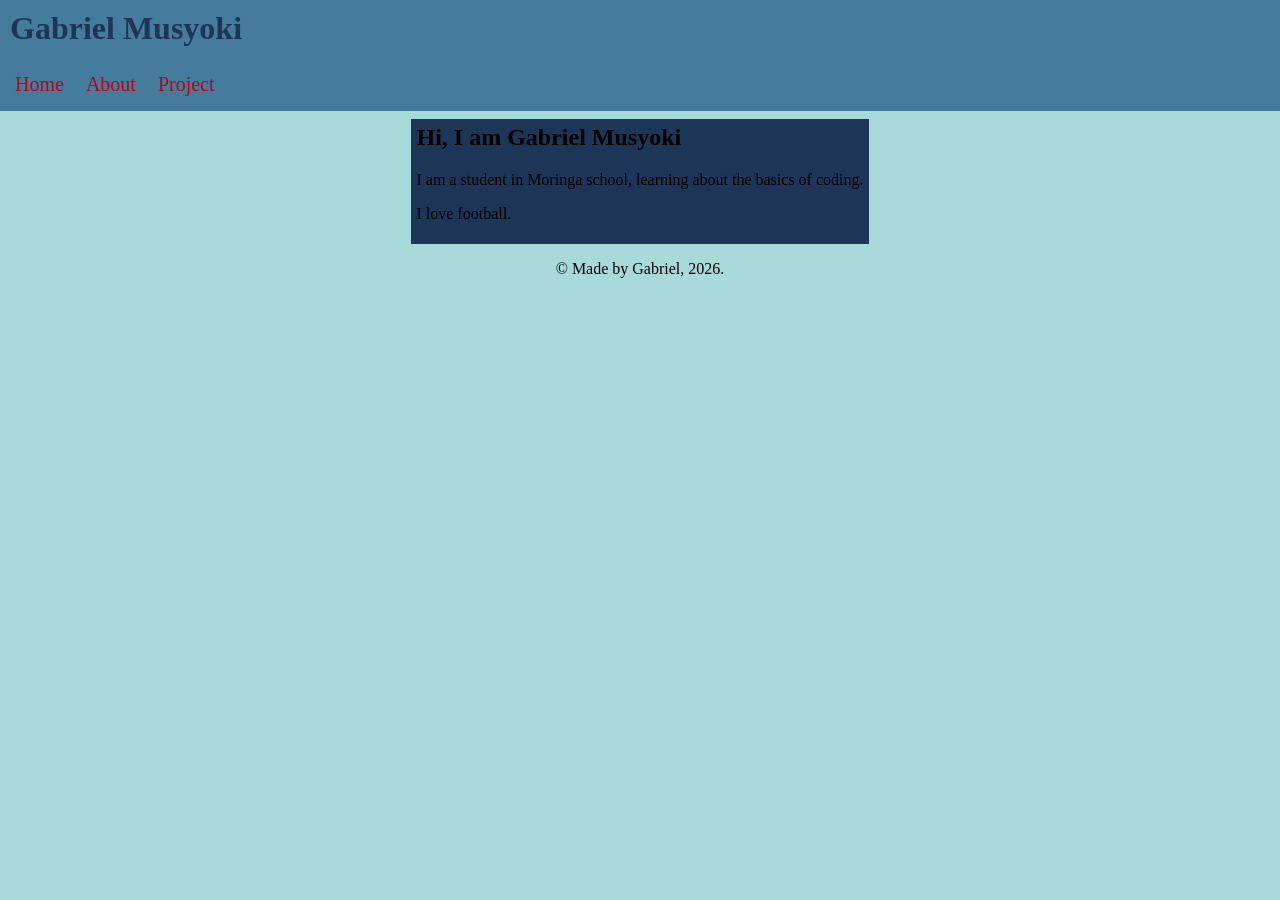
==== index.html @ a763d535 "Created first page about me" ====
<!DOCTYPE html>
<html lang="en">
<head>
    <meta charset="UTF-8">
    <meta name="viewport" content="width=device-width, initial-scale=1.0">
    <title>Gabriel Portfolio</title>
    <link rel="stylesheet" href="styles.css">
</head>
<body>
    <header>
        <h1>Gabriel Musyoki</h1>
        <nav>
            <a href="">Home</a>
            <a href="">About</a>
            <a href="">Project</a>
        </nav>
    </header>
    <main>
        <section>
            <div class="card">
                <h2>Hi, I am Gabriel Musyoki</h2>
                <p> I am a student in Moringa school,
                    learning about the basics of coding.</p>
                <p>I love football.</p>
            </div>
        </section>
    </main>
    <footer>
        <p>&copy; Made by Gabriel, 2026.</p>
    </footer>
</body>
</html>
---- styles.css ----
body{
    margin:0;
    background-color: #A8DADC;
}
header{
    background-color: #457b9d;
    padding: 10px;

}
h1{
    color: #1d3557;
    margin-top: 0;
}
a{
    text-decoration: none;
    font-size:20px;
    display:inline-block;
    margin-right:8px;
    color:#C20114;
    padding: 5px;
    border-radius:5px;
}
a:hover{
    background-color: #3BC14A;
    color:white;
}
.card{
    background-color: #1d3557;
    width:fit-content;
    padding:5px;
    margin-top:8px;
    margin-left:auto;
    margin-right:auto;
}
h2{
    margin-top:0;
    
}
footer p{
    text-align: center;
}
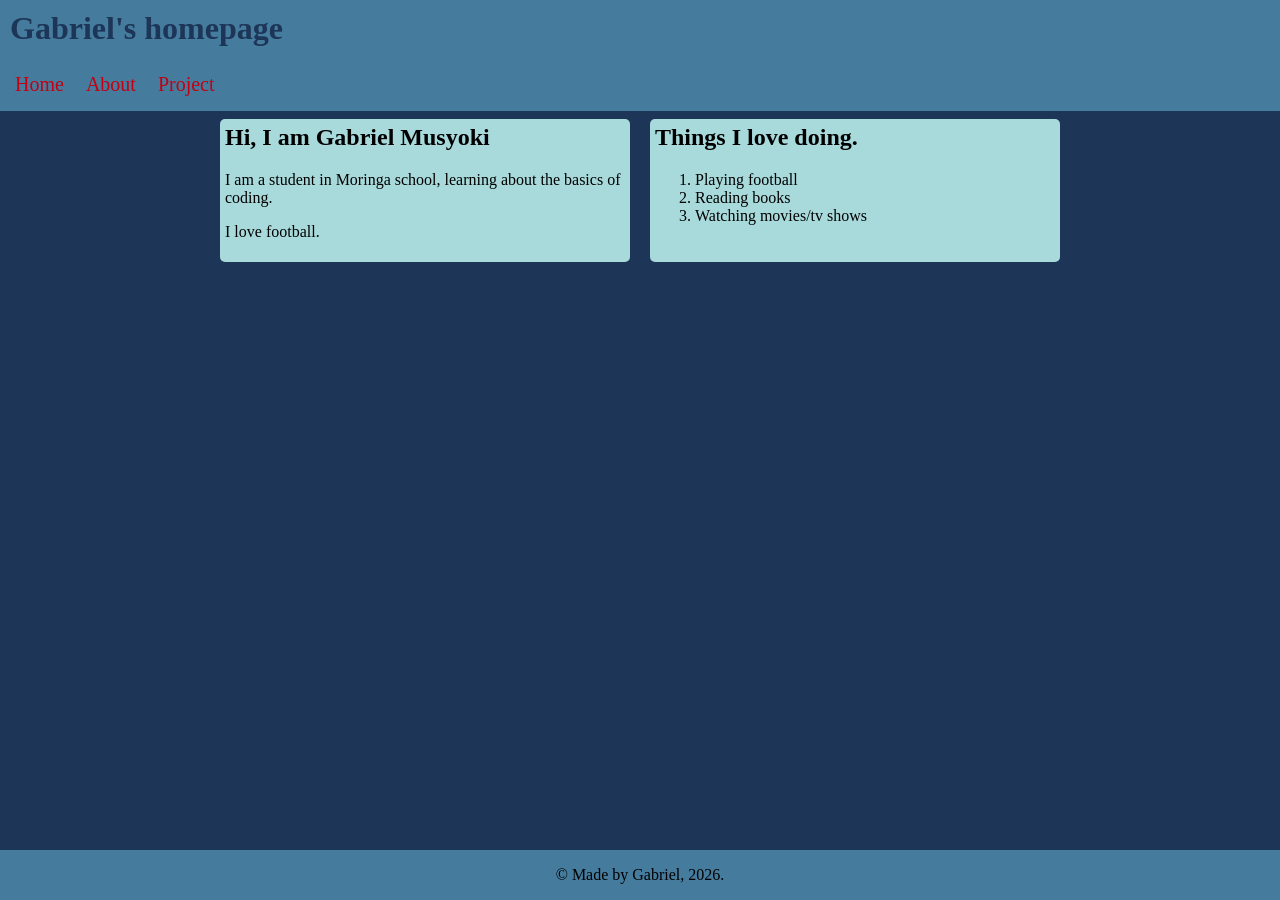
==== commit ce487adc: "Add homepage, about, and projects pages with updated navigation and styles" ====
--- a/index.html
+++ b/index.html
@@ -8,21 +8,31 @@
 </head>
 <body>
     <header>
-        <h1>Gabriel Musyoki</h1>
+        <h1>Gabriel's homepage</h1>
         <nav>
-            <a href="">Home</a>
-            <a href="">About</a>
-            <a href="">Project</a>
+            <a href="index.html">Home</a>
+            <a href="about.html">About</a>
+            <a href="projects.html">Project</a>
         </nav>
     </header>
     <main>
         <section>
+          <div class="box">
             <div class="card">
                 <h2>Hi, I am Gabriel Musyoki</h2>
                 <p> I am a student in Moringa school,
                     learning about the basics of coding.</p>
                 <p>I love football.</p>
             </div>
+            <div class="card">
+                <h2>Things I love doing.</h2>
+                <ol>
+                    <li>Playing football</li>
+                    <li>Reading books</li>
+                    <li>Watching movies/tv shows</li>
+                </ol>
+            </div>
+          </div>
         </section>
     </main>
     <footer>
--- a/styles.css
+++ b/styles.css
@@ -1,6 +1,9 @@
 body{
     margin:0;
-    background-color: #A8DADC;
+    background-color: #1d3557;
+    display:flex;
+    flex-direction: column;
+    height: 100vh;
 }
 header{
     background-color: #457b9d;
@@ -25,12 +28,11 @@
     color:white;
 }
 .card{
-    background-color: #1d3557;
-    width:fit-content;
+    background-color:#A8DADC ;
+    width:400px;
     padding:5px;
     margin-top:8px;
-    margin-left:auto;
-    margin-right:auto;
+    border-radius:5px;
 }
 h2{
     margin-top:0;
@@ -38,4 +40,15 @@
 }
 footer p{
     text-align: center;
+}
+.box{
+    display:flex;
+    justify-content: center;
+    gap:20px;
+}
+main{
+    flex: 1;
+}
+footer{
+    background-color: #457b9d;
 }
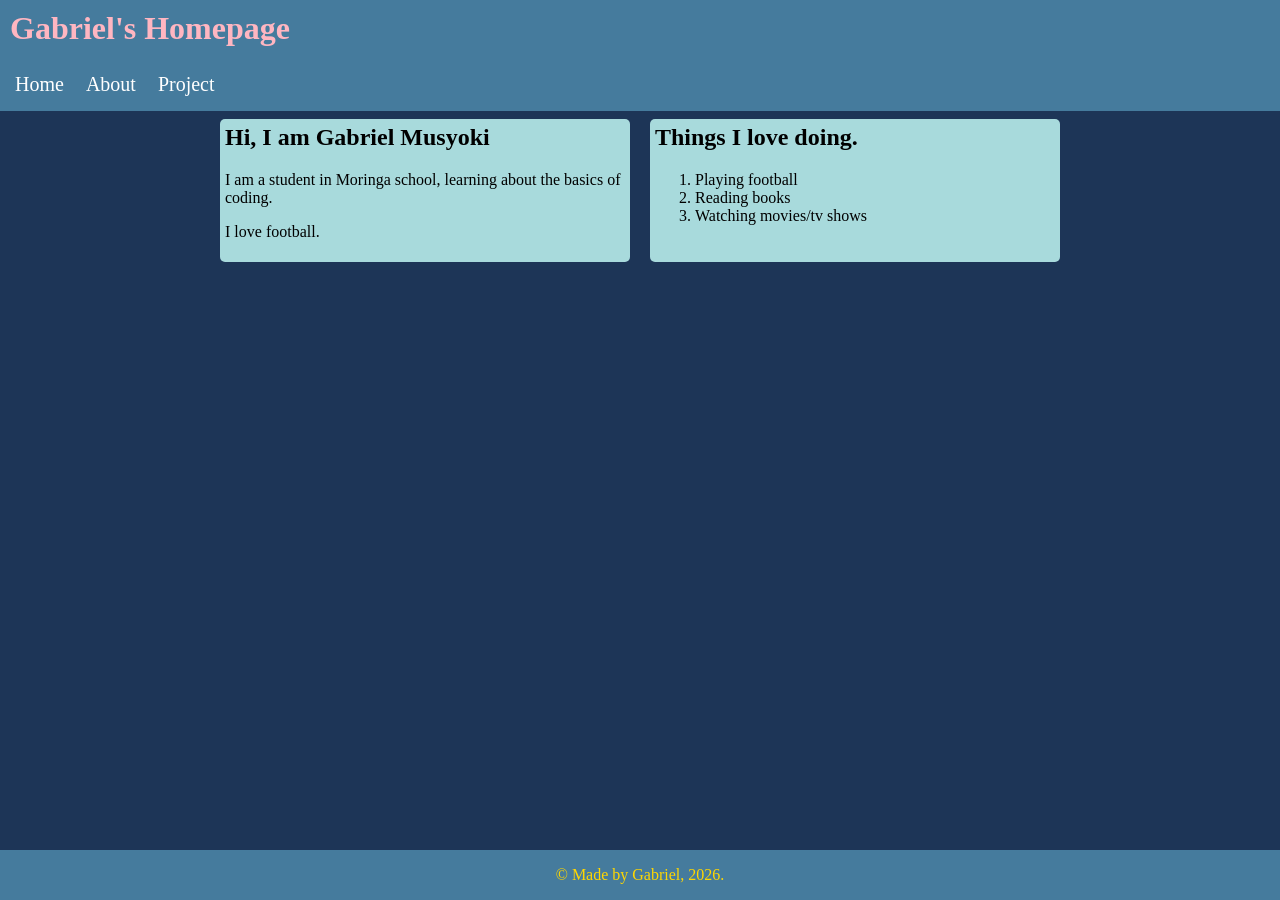
==== commit 76bfcb37: "Enhance about and projects pages with personal introduction and project details; update styles for c" ====
--- a/index.html
+++ b/index.html
@@ -8,7 +8,7 @@
 </head>
 <body>
     <header>
-        <h1>Gabriel's homepage</h1>
+        <h1>Gabriel's Homepage</h1>
         <nav>
             <a href="index.html">Home</a>
             <a href="about.html">About</a>
--- a/styles.css
+++ b/styles.css
@@ -6,12 +6,11 @@
     height: 100vh;
 }
 header{
-    background-color: #457b9d;
+    background-color:#457b9d;
     padding: 10px;
-
 }
 h1{
-    color: #1d3557;
+    color: lightpink ;
     margin-top: 0;
 }
 a{
@@ -19,7 +18,7 @@
     font-size:20px;
     display:inline-block;
     margin-right:8px;
-    color:#C20114;
+    color:white;
     padding: 5px;
     border-radius:5px;
 }
@@ -40,11 +39,13 @@
 }
 footer p{
     text-align: center;
+    color:gold;
 }
 .box{
     display:flex;
-    justify-content: center;
+    justify-content:center;
     gap:20px;
+    align-items:
 }
 main{
     flex: 1;
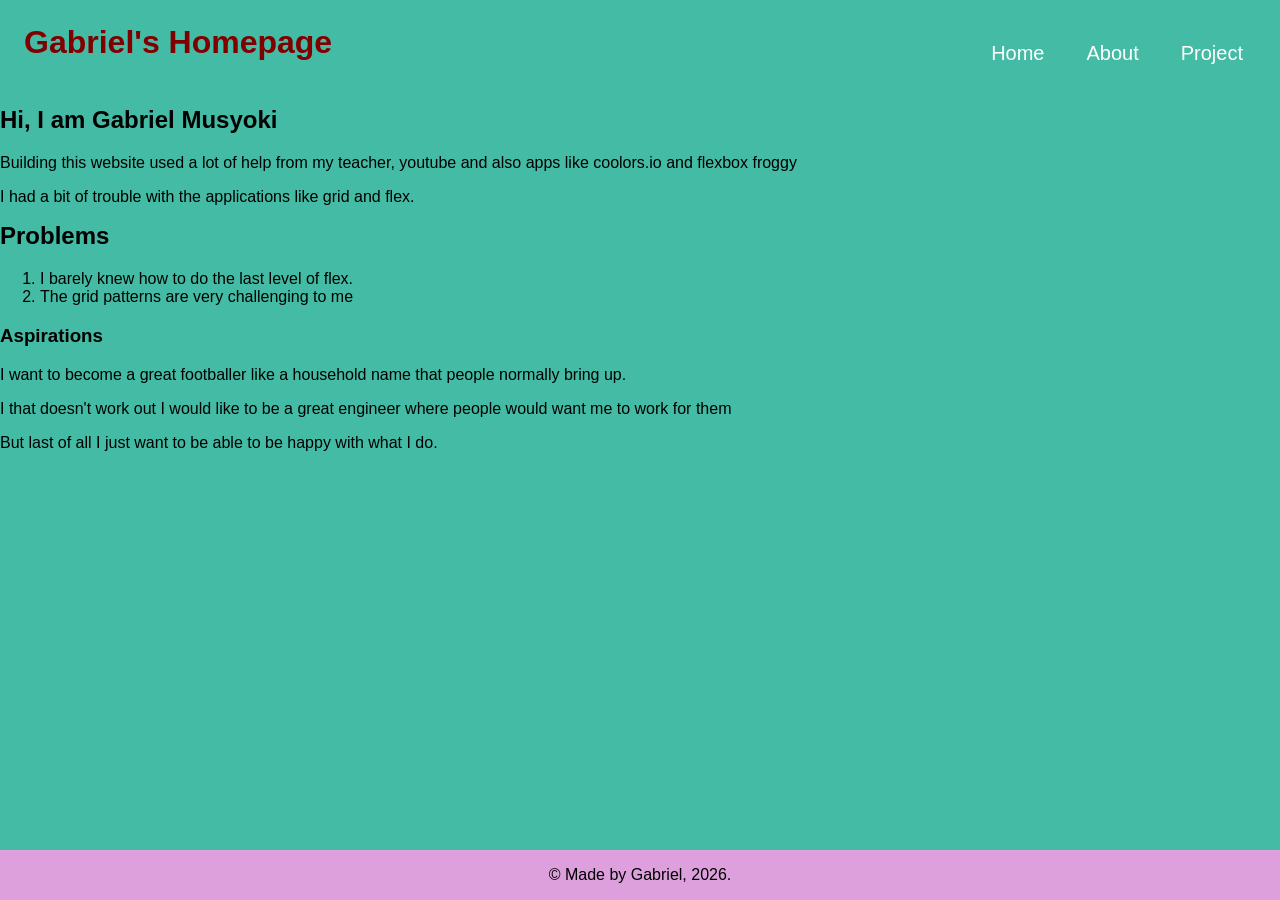
==== commit 7c635753: "Update homepage and projects page with personal insights and aspirations; enhance styles for consist" ====
--- a/index.html
+++ b/index.html
@@ -17,20 +17,24 @@
     </header>
     <main>
         <section>
-          <div class="box">
-            <div class="card">
+          <div>
+            <div>
                 <h2>Hi, I am Gabriel Musyoki</h2>
-                <p> I am a student in Moringa school,
-                    learning about the basics of coding.</p>
-                <p>I love football.</p>
+                <p> Building this website used a lot of help from my teacher, youtube and also apps like coolors.io and flexbox froggy</p>
+                <p>I had a bit of trouble with the applications like grid and flex.</p>
             </div>
-            <div class="card">
-                <h2>Things I love doing.</h2>
+            <div>
+                <h2>Problems</h2>
                 <ol>
-                    <li>Playing football</li>
-                    <li>Reading books</li>
-                    <li>Watching movies/tv shows</li>
+                    <li>I barely knew how to do the last level of flex.</li>
+                    <li>The grid patterns are very challenging to me</li>
                 </ol>
+            </div>
+            <div>
+                <h3>Aspirations</h3>
+                <p>I want to become a great footballer like a household name that people normally bring up.</p>
+                <p>I that doesn't work out I would like to be a great engineer where people would want me to work for them</p>
+                <p>But last of all I just want to be able to be happy with what I do.</p>
             </div>
           </div>
         </section>
--- a/styles.css
+++ b/styles.css
@@ -1,16 +1,26 @@
 body{
+    font-family: Comic Sans MS, cursive, sans-serif;
     margin:0;
-    background-color: #1d3557;
+    background-color: #44BBA4;
     display:flex;
     flex-direction: column;
     height: 100vh;
 }
 header{
-    background-color:#457b9d;
-    padding: 10px;
+    position:sticky;
+    top:0;
+    display:flex;
+    justify-content:space-between;
+    align-items:center;
+    padding:24px;
+    z-index:100;
+    }
+nav{
+    display:flex;
+    gap:24px;
 }
 h1{
-    color: lightpink ;
+    color:maroon;
     margin-top: 0;
 }
 a{
@@ -27,7 +37,7 @@
     color:white;
 }
 .card{
-    background-color:#A8DADC ;
+    background-color:#FFBE86 ;
     width:400px;
     padding:5px;
     margin-top:8px;
@@ -39,7 +49,7 @@
 }
 footer p{
     text-align: center;
-    color:gold;
+    color:black;
 }
 .box{
     display:flex;
@@ -51,5 +61,5 @@
     flex: 1;
 }
 footer{
-    background-color: #457b9d;
-}+    background-color: plum;
+}
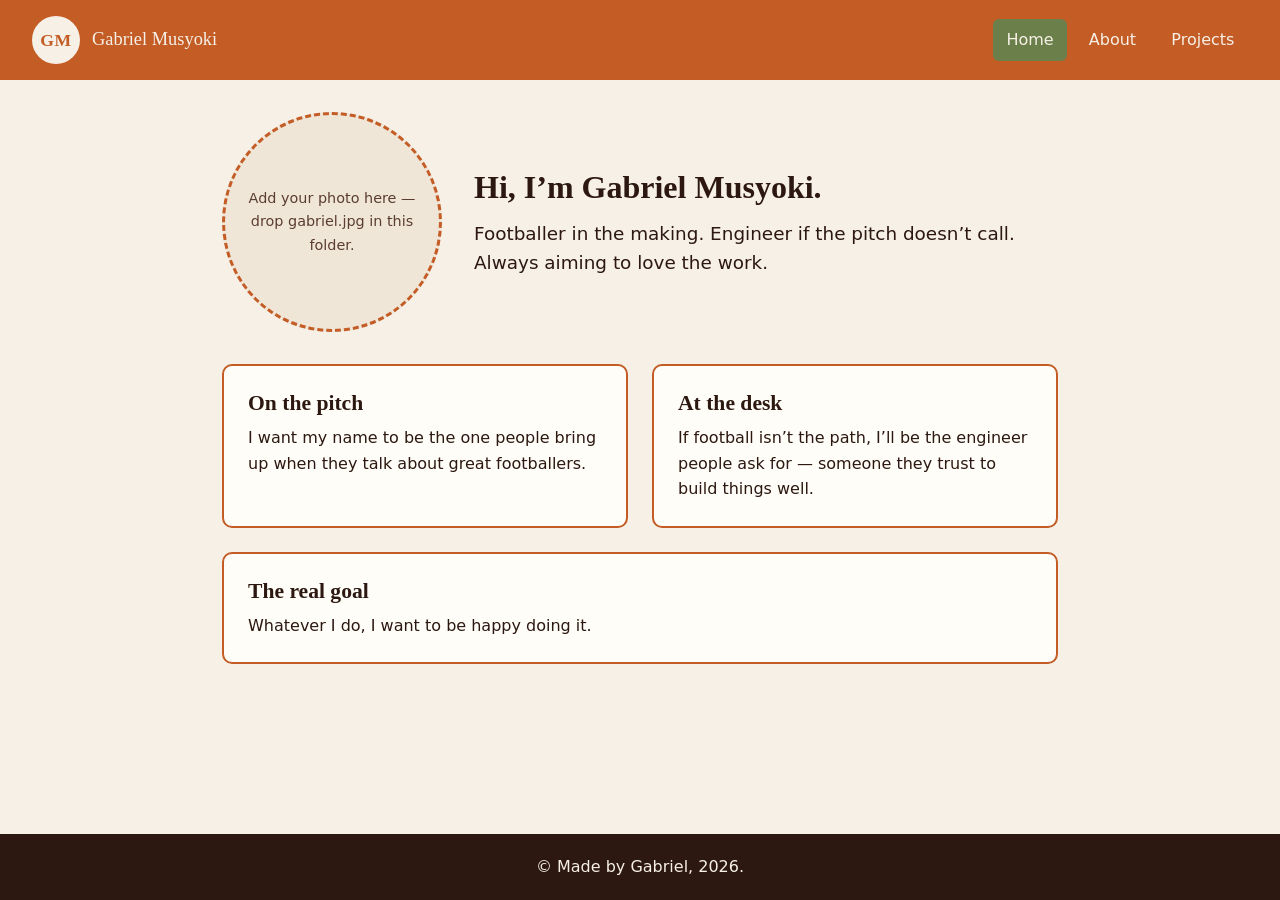
==== commit fd93396b: "Revamp about, index, and projects pages with updated content and improved styles; enhance navigation" ====
--- a/index.html
+++ b/index.html
@@ -3,44 +3,48 @@
 <head>
     <meta charset="UTF-8">
     <meta name="viewport" content="width=device-width, initial-scale=1.0">
-    <title>Gabriel Portfolio</title>
+    <title>Gabriel Musyoki</title>
     <link rel="stylesheet" href="styles.css">
 </head>
 <body>
     <header>
-        <h1>Gabriel's Homepage</h1>
+        <a class="logo" href="index.html" aria-label="Gabriel Musyoki — Home">
+            <span class="logo-mark">GM</span>
+            <span class="logo-name">Gabriel Musyoki</span>
+        </a>
         <nav>
-            <a href="index.html">Home</a>
+            <a href="index.html" aria-current="page">Home</a>
             <a href="about.html">About</a>
-            <a href="projects.html">Project</a>
+            <a href="projects.html">Projects</a>
         </nav>
     </header>
     <main>
-        <section>
-          <div>
-            <div>
-                <h2>Hi, I am Gabriel Musyoki</h2>
-                <p> Building this website used a lot of help from my teacher, youtube and also apps like coolors.io and flexbox froggy</p>
-                <p>I had a bit of trouble with the applications like grid and flex.</p>
+        <section class="hero">
+            <div class="photo-placeholder" role="img" aria-label="Photo of Gabriel Musyoki coming soon">
+                Add your photo here — drop gabriel.jpg in this folder.
             </div>
-            <div>
-                <h2>Problems</h2>
-                <ol>
-                    <li>I barely knew how to do the last level of flex.</li>
-                    <li>The grid patterns are very challenging to me</li>
-                </ol>
+            <div class="hero-copy">
+                <h1>Hi, I’m Gabriel Musyoki.</h1>
+                <p class="tagline">Footballer in the making. Engineer if the pitch doesn’t call. Always aiming to love the work.</p>
             </div>
-            <div>
-                <h3>Aspirations</h3>
-                <p>I want to become a great footballer like a household name that people normally bring up.</p>
-                <p>I that doesn't work out I would like to be a great engineer where people would want me to work for them</p>
-                <p>But last of all I just want to be able to be happy with what I do.</p>
+        </section>
+        <section class="box">
+            <div class="card">
+                <h2>On the pitch</h2>
+                <p>I want my name to be the one people bring up when they talk about great footballers.</p>
             </div>
-          </div>
+            <div class="card">
+                <h2>At the desk</h2>
+                <p>If football isn’t the path, I’ll be the engineer people ask for — someone they trust to build things well.</p>
+            </div>
+            <div class="card">
+                <h2>The real goal</h2>
+                <p>Whatever I do, I want to be happy doing it.</p>
+            </div>
         </section>
     </main>
     <footer>
         <p>&copy; Made by Gabriel, 2026.</p>
     </footer>
 </body>
-</html>+</html>
--- a/styles.css
+++ b/styles.css
@@ -1,65 +1,266 @@
-body{
-    font-family: Comic Sans MS, cursive, sans-serif;
-    margin:0;
-    background-color: #44BBA4;
-    display:flex;
+*,
+*::before,
+*::after {
+    box-sizing: border-box;
+}
+
+body {
+    font-family: "Segoe UI", system-ui, sans-serif;
+    margin: 0;
+    background-color: #F6F0E6;
+    color: #2C1810;
+    display: flex;
     flex-direction: column;
-    height: 100vh;
-}
-header{
-    position:sticky;
-    top:0;
-    display:flex;
-    justify-content:space-between;
-    align-items:center;
-    padding:24px;
-    z-index:100;
+    min-height: 100vh;
+    line-height: 1.6;
+}
+
+header {
+    position: sticky;
+    top: 0;
+    display: flex;
+    justify-content: space-between;
+    align-items: center;
+    padding: 1rem 2rem;
+    background-color: #C45C26;
+    z-index: 100;
+}
+
+.logo {
+    display: flex;
+    align-items: center;
+    gap: 0.75rem;
+    text-decoration: none;
+    color: #F6F0E6;
+}
+
+.logo-mark {
+    display: flex;
+    align-items: center;
+    justify-content: center;
+    width: 48px;
+    height: 48px;
+    border-radius: 50%;
+    background-color: #F6F0E6;
+    color: #C45C26;
+    font-family: Georgia, "Times New Roman", serif;
+    font-weight: 700;
+    font-size: 1.1rem;
+    letter-spacing: 0.04em;
+}
+
+.logo-name {
+    font-family: Georgia, "Times New Roman", serif;
+    font-size: 1.15rem;
+}
+
+nav {
+    display: flex;
+    gap: 8px;
+}
+
+nav a {
+    text-decoration: none;
+    font-size: 1rem;
+    display: inline-block;
+    color: #F6F0E6;
+    padding: 0.5rem 0.85rem;
+    border-radius: 6px;
+}
+
+nav a:hover,
+nav a[aria-current="page"] {
+    background-color: #6B7F4A;
+    color: #F6F0E6;
+}
+
+h1,
+h2,
+h3 {
+    font-family: Georgia, "Times New Roman", serif;
+    line-height: 1.25;
+    margin-top: 0;
+}
+
+h1 {
+    font-size: 2rem;
+    margin-bottom: 0.75rem;
+}
+
+h2 {
+    font-size: 1.35rem;
+    margin-bottom: 0.5rem;
+}
+
+p {
+    margin: 0 0 1rem;
+}
+
+p:last-child {
+    margin-bottom: 0;
+}
+
+main {
+    flex: 1;
+    width: 100%;
+    max-width: 900px;
+    margin: 0 auto;
+    padding: 2rem;
+}
+
+.hero {
+    display: flex;
+    align-items: center;
+    gap: 2rem;
+    margin-bottom: 2rem;
+}
+
+.hero-copy {
+    flex: 1;
+}
+
+.tagline {
+    font-size: 1.15rem;
+    margin-bottom: 0;
+}
+
+.photo-placeholder {
+    flex-shrink: 0;
+    width: 220px;
+    height: 220px;
+    border-radius: 50%;
+    border: 3px dashed #C45C26;
+    background-color: #efe6d8;
+    display: flex;
+    flex-direction: column;
+    align-items: center;
+    justify-content: center;
+    text-align: center;
+    padding: 1.25rem;
+    color: #5a3d30;
+    font-size: 0.9rem;
+}
+
+.photo-placeholder img {
+    width: 100%;
+    height: 100%;
+    object-fit: cover;
+    border-radius: 50%;
+}
+
+.photo-placeholder.small {
+    width: 160px;
+    height: 160px;
+    font-size: 0.8rem;
+}
+
+.about-intro {
+    display: flex;
+    align-items: flex-start;
+    gap: 2rem;
+    margin-bottom: 2rem;
+}
+
+.box {
+    display: flex;
+    justify-content: center;
+    align-items: stretch;
+    flex-wrap: wrap;
+    gap: 1.5rem;
+    margin-bottom: 2rem;
+}
+
+.card {
+    background-color: #fffdf8;
+    flex: 1 1 280px;
+    padding: 1.5rem;
+    border-radius: 10px;
+    border: 2px solid #C45C26;
+}
+
+.card p,
+.card ol {
+    margin-bottom: 0.75rem;
+}
+
+.card ol {
+    padding-left: 1.25rem;
+    margin-top: 0;
+}
+
+.card ol:last-child,
+.card p:last-child {
+    margin-bottom: 0;
+}
+
+.hobby-grid {
+    display: grid;
+    grid-template-columns: repeat(2, minmax(0, 1fr));
+    gap: 1.25rem;
+}
+
+.hobby-card {
+    background-color: #fffdf8;
+    border-radius: 10px;
+    overflow: hidden;
+    border: 2px solid #C45C26;
+}
+
+.hobby-card img {
+    width: 100%;
+    height: 180px;
+    object-fit: cover;
+    display: block;
+}
+
+.hobby-card p {
+    padding: 0.85rem 1rem;
+    margin: 0;
+    font-weight: 600;
+}
+
+.projects-grid {
+    display: grid;
+    grid-template-columns: 1fr;
+    gap: 1.5rem;
+}
+
+.project-card h2 {
+    color: #C45C26;
+}
+
+.project-meta {
+    font-size: 0.9rem;
+    color: #5a3d30;
+    margin-bottom: 0.75rem;
+}
+
+footer {
+    background-color: #2C1810;
+    padding: 1.25rem 2rem;
+}
+
+footer p {
+    text-align: center;
+    color: #F6F0E6;
+    margin: 0;
+}
+
+@media (max-width: 700px) {
+    header {
+        flex-direction: column;
+        gap: 0.75rem;
+        padding: 1rem;
     }
-nav{
-    display:flex;
-    gap:24px;
-}
-h1{
-    color:maroon;
-    margin-top: 0;
-}
-a{
-    text-decoration: none;
-    font-size:20px;
-    display:inline-block;
-    margin-right:8px;
-    color:white;
-    padding: 5px;
-    border-radius:5px;
-}
-a:hover{
-    background-color: #3BC14A;
-    color:white;
-}
-.card{
-    background-color:#FFBE86 ;
-    width:400px;
-    padding:5px;
-    margin-top:8px;
-    border-radius:5px;
-}
-h2{
-    margin-top:0;
-    
-}
-footer p{
-    text-align: center;
-    color:black;
-}
-.box{
-    display:flex;
-    justify-content:center;
-    gap:20px;
-    align-items:
-}
-main{
-    flex: 1;
-}
-footer{
-    background-color: plum;
-}
+
+    .hero,
+    .about-intro {
+        flex-direction: column;
+        align-items: center;
+        text-align: center;
+    }
+
+    .hobby-grid {
+        grid-template-columns: 1fr;
+    }
+}
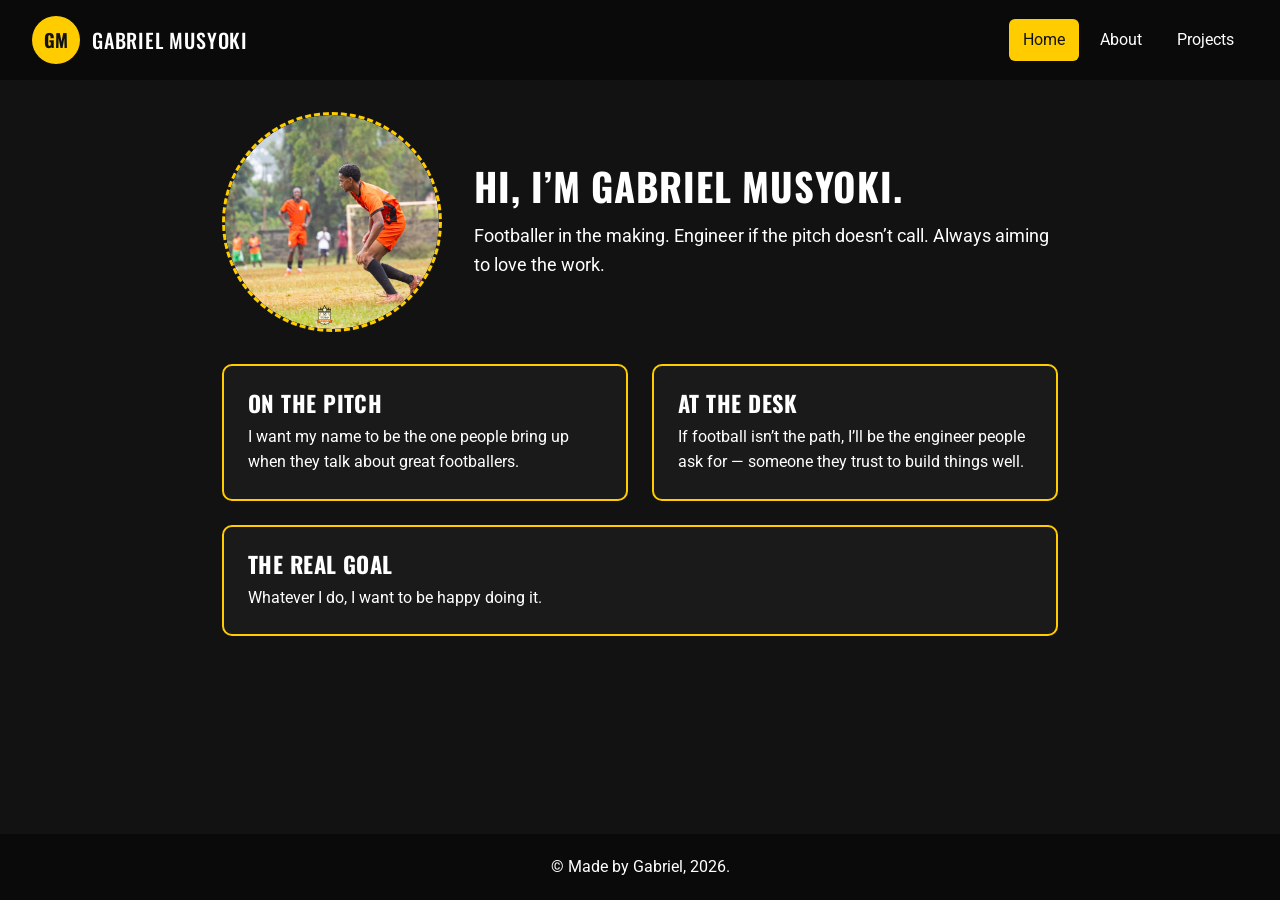
==== commit 8a36fda6: "Enhance overall styling and layout across all pages; update font styles, background colors, and imag" ====
--- a/index.html
+++ b/index.html
@@ -4,6 +4,9 @@
     <meta charset="UTF-8">
     <meta name="viewport" content="width=device-width, initial-scale=1.0">
     <title>Gabriel Musyoki</title>
+    <link rel="preconnect" href="https://fonts.googleapis.com">
+    <link rel="preconnect" href="https://fonts.gstatic.com" crossorigin>
+    <link href="https://fonts.googleapis.com/css2?family=Oswald:wght@500;700&family=Roboto:wght@400;500&display=swap" rel="stylesheet">
     <link rel="stylesheet" href="styles.css">
 </head>
 <body>
@@ -20,8 +23,8 @@
     </header>
     <main>
         <section class="hero">
-            <div class="photo-placeholder" role="img" aria-label="Photo of Gabriel Musyoki coming soon">
-                Add your photo here — drop gabriel.jpg in this folder.
+            <div class="photo-placeholder">
+                <img src="images/gabriel.png" alt="Gabriel Musyoki playing football">
             </div>
             <div class="hero-copy">
                 <h1>Hi, I’m Gabriel Musyoki.</h1>
--- a/styles.css
+++ b/styles.css
@@ -5,10 +5,10 @@
 }
 
 body {
-    font-family: "Segoe UI", system-ui, sans-serif;
+    font-family: Roboto, system-ui, sans-serif;
     margin: 0;
-    background-color: #F6F0E6;
-    color: #2C1810;
+    background-color: #121212;
+    color: #FFFFFF;
     display: flex;
     flex-direction: column;
     min-height: 100vh;
@@ -22,7 +22,7 @@
     justify-content: space-between;
     align-items: center;
     padding: 1rem 2rem;
-    background-color: #C45C26;
+    background-color: #0a0a0a;
     z-index: 100;
 }
 
@@ -31,7 +31,7 @@
     align-items: center;
     gap: 0.75rem;
     text-decoration: none;
-    color: #F6F0E6;
+    color: #FFFFFF;
 }
 
 .logo-mark {
@@ -41,17 +41,20 @@
     width: 48px;
     height: 48px;
     border-radius: 50%;
-    background-color: #F6F0E6;
-    color: #C45C26;
-    font-family: Georgia, "Times New Roman", serif;
+    background-color: #FFCC00;
+    color: #121212;
+    font-family: Oswald, sans-serif;
     font-weight: 700;
-    font-size: 1.1rem;
+    font-size: 1.15rem;
+    letter-spacing: -0.02em;
+}
+
+.logo-name {
+    font-family: Oswald, sans-serif;
+    font-weight: 500;
+    font-size: 1.25rem;
     letter-spacing: 0.04em;
-}
-
-.logo-name {
-    font-family: Georgia, "Times New Roman", serif;
-    font-size: 1.15rem;
+    text-transform: uppercase;
 }
 
 nav {
@@ -63,32 +66,35 @@
     text-decoration: none;
     font-size: 1rem;
     display: inline-block;
-    color: #F6F0E6;
+    color: #FFFFFF;
     padding: 0.5rem 0.85rem;
     border-radius: 6px;
 }
 
 nav a:hover,
 nav a[aria-current="page"] {
-    background-color: #6B7F4A;
-    color: #F6F0E6;
+    background-color: #FFCC00;
+    color: #121212;
 }
 
 h1,
 h2,
 h3 {
-    font-family: Georgia, "Times New Roman", serif;
-    line-height: 1.25;
+    font-family: Oswald, sans-serif;
+    font-weight: 700;
+    line-height: 1.15;
     margin-top: 0;
+    letter-spacing: 0.02em;
+    text-transform: uppercase;
 }
 
 h1 {
-    font-size: 2rem;
+    font-size: 2.4rem;
     margin-bottom: 0.75rem;
 }
 
 h2 {
-    font-size: 1.35rem;
+    font-size: 1.4rem;
     margin-bottom: 0.5rem;
 }
 
@@ -129,15 +135,16 @@
     width: 220px;
     height: 220px;
     border-radius: 50%;
-    border: 3px dashed #C45C26;
-    background-color: #efe6d8;
+    border: 3px dashed #FFCC00;
+    background-color: #1a1a1a;
     display: flex;
     flex-direction: column;
     align-items: center;
     justify-content: center;
     text-align: center;
-    padding: 1.25rem;
-    color: #5a3d30;
+    overflow: hidden;
+    padding: 0;
+    color: #FFFFFF;
     font-size: 0.9rem;
 }
 
@@ -145,7 +152,9 @@
     width: 100%;
     height: 100%;
     object-fit: cover;
+    object-position: 58% 32%;
     border-radius: 50%;
+    display: block;
 }
 
 .photo-placeholder.small {
@@ -171,11 +180,11 @@
 }
 
 .card {
-    background-color: #fffdf8;
+    background-color: #1a1a1a;
     flex: 1 1 280px;
     padding: 1.5rem;
     border-radius: 10px;
-    border: 2px solid #C45C26;
+    border: 2px solid #FFCC00;
 }
 
 .card p,
@@ -200,10 +209,10 @@
 }
 
 .hobby-card {
-    background-color: #fffdf8;
+    background-color: #1a1a1a;
     border-radius: 10px;
     overflow: hidden;
-    border: 2px solid #C45C26;
+    border: 2px solid #FFCC00;
 }
 
 .hobby-card img {
@@ -216,7 +225,7 @@
 .hobby-card p {
     padding: 0.85rem 1rem;
     margin: 0;
-    font-weight: 600;
+    font-weight: 500;
 }
 
 .projects-grid {
@@ -226,23 +235,33 @@
 }
 
 .project-card h2 {
-    color: #C45C26;
+    color: #FFCC00;
+}
+
+.project-photo {
+    width: 100%;
+    height: 220px;
+    object-fit: cover;
+    object-position: center 30%;
+    border-radius: 8px;
+    display: block;
+    margin: 0 0 1rem;
 }
 
 .project-meta {
     font-size: 0.9rem;
-    color: #5a3d30;
+    color: #FFCC00;
     margin-bottom: 0.75rem;
 }
 
 footer {
-    background-color: #2C1810;
+    background-color: #0a0a0a;
     padding: 1.25rem 2rem;
 }
 
 footer p {
     text-align: center;
-    color: #F6F0E6;
+    color: #FFFFFF;
     margin: 0;
 }
 
